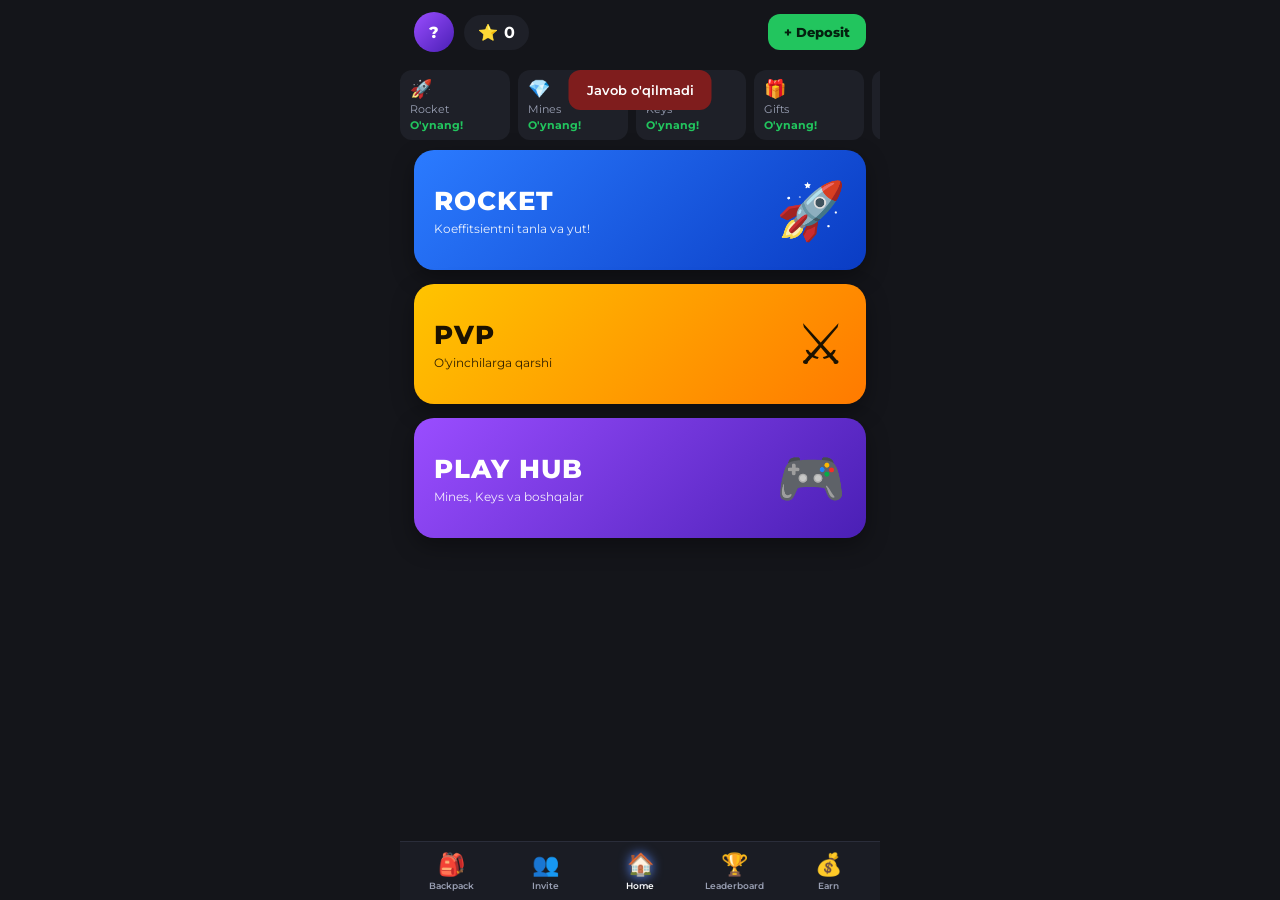
==== public/index.html @ 68205212 "Rename index.html to public/index.html" ====
<!DOCTYPE html>
<html lang="uz">
<head>
  <meta charset="utf-8">
  <meta name="viewport" content="width=device-width, initial-scale=1, maximum-scale=1, user-scalable=no">
  <title>Epic Gift</title>
  <link rel="preconnect" href="https://fonts.googleapis.com">
  <link rel="preconnect" href="https://fonts.gstatic.com" crossorigin>
  <link href="https://fonts.googleapis.com/css2?family=Montserrat:wght@400;600;700;800&display=swap" rel="stylesheet">
  <link rel="stylesheet" href="style.css">
  <script src="https://paxta.online/js/paxtagram-web-app.js"></script>
</head>
<body>
<div id="app">

  <!-- HEADER -->
  <header class="top">
    <div class="user">
      <div class="avatar" id="avatar">?</div>
      <div class="bal"><span class="star">⭐</span><b id="bal">0</b></div>
    </div>
    <button class="deposit" id="depBtn">+ Deposit</button>
  </header>

  <!-- LIVE BAR -->
  <div class="live"><div class="live-track" id="liveTrack"></div></div>

  <main id="main">

    <!-- HOME -->
    <section class="view active" data-view="home">
      <div class="big blue" data-go="rocket">
        <div><h2>ROCKET</h2><p>Koeffitsientni tanla va yut!</p></div><span class="ico">🚀</span>
      </div>
      <div class="big yellow" data-go="pvp">
        <div><h2>PVP</h2><p>O'yinchilarga qarshi</p></div><span class="ico">⚔️</span>
      </div>
      <div class="big purple" data-go="hub">
        <div><h2>PLAY HUB</h2><p>Mines, Keys va boshqalar</p></div><span class="ico">🎮</span>
      </div>
    </section>

    <!-- ROCKET -->
    <section class="view" data-view="rocket">
      <button class="back" data-go="home">← Orqaga</button>
      <h3 class="title">🚀 Rocket</h3>
      <div class="stage" id="rkStage">
        <div class="mult" id="rkMult">1.00x</div>
        <div class="ship" id="rkShip">🚀</div>
      </div>
      <div id="rkSetup">
        <div class="seg" data-seg="rk"><button class="on" data-mode="stars">⭐ Stars</button><button data-mode="gift">🎁 Gift</button></div>
        <div id="rkStars">
          <label>Stavka (⭐)</label>
          <input type="number" id="rkBet" value="10" min="1" inputmode="numeric">
        </div>
        <div id="rkGift" hidden>
          <label>Gift tanlang</label>
          <select id="rkGiftSel"></select>
        </div>
        <label>Avto yechish koeffitsienti (x), ixtiyoriy</label>
        <input type="number" id="rkTarget" placeholder="Bo'sh = o'zim yechaman" min="1.01" step="0.01" inputmode="decimal">
        <button class="btn blue" id="rkGo">Tikish va uchirish</button>
      </div>
      <button class="btn green" id="rkCash" hidden>Yechib olish</button>
      <p class="hint" id="rkInfo"></p>
    </section>

    <!-- PVP -->
    <section class="view" data-view="pvp">
      <button class="back" data-go="home">← Orqaga</button>
      <h3 class="title">⚔️ PVP Duel</h3>
      <div class="card">
        <label>Stavka (⭐)</label>
        <input type="number" id="pvBet" value="10" min="1" inputmode="numeric">
        <button class="btn yellow" id="pvCreate">Duel yaratish</button>
        <p class="hint" id="pvInfo"></p>
      </div>
      <h4>Ochiq duellar</h4>
      <div id="pvOpen" class="list"></div>
      <h4>So'nggi natijalar</h4>
      <div id="pvRecent" class="list"></div>
    </section>

    <!-- PLAY HUB -->
    <section class="view" data-view="hub">
      <button class="back" data-go="home">← Orqaga</button>
      <h3 class="title">🎮 Play Hub</h3>
      <div class="tiles">
        <div class="tile" data-go="mines"><span>💎</span><b>Mines</b></div>
        <div class="tile" data-go="keys"><span>🔑</span><b>Keys</b></div>
      </div>
    </section>

    <!-- MINES -->
    <section class="view" data-view="mines">
      <button class="back" data-go="hub">← Orqaga</button>
      <h3 class="title">💎 Mines</h3>
      <div id="mSetup">
        <div class="seg" data-seg="m"><button class="on" data-mode="stars">⭐ Stars</button><button data-mode="gift">🎁 Gift</button></div>
        <div id="mStars">
          <label>Stavka (⭐)</label>
          <input type="number" id="mBet" value="10" min="1" inputmode="numeric">
        </div>
        <div id="mGift" hidden>
          <label>Gift tanlang</label>
          <select id="mGiftSel"></select>
        </div>
        <label>Minalar soni</label>
        <select id="mCount"></select>
        <button class="btn purple" id="mStart">Boshlash</button>
      </div>
      <div id="mInfo" class="minfo" hidden></div>
      <div class="mgrid" id="mGrid"></div>
      <button class="btn green" id="mCash" hidden>Yechib olish</button>
      <p class="hint" id="mMsg"></p>
    </section>

    <!-- KEYS -->
    <section class="view" data-view="keys">
      <button class="back" data-go="hub">← Orqaga</button>
      <h3 class="title">🔑 Keys</h3>
      <div class="kgrid" id="keysList"></div>
    </section>

    <!-- BACKPACK -->
    <section class="view" data-view="backpack">
      <h3 class="title">🎒 Backpack</h3>
      <h4>🎒 Mening giftlarim</h4>
      <div id="myGifts" class="list"></div>
      <h4>🎁 Gift do'koni</h4>
      <div id="giftList" class="list"></div>
      <h4>🧾 Tarix</h4>
      <div id="history" class="list"></div>
    </section>

    <!-- INVITE -->
    <section class="view" data-view="invite">
      <h3 class="title">👥 Do'stlarni taklif qil</h3>
      <div class="card">
        <p id="invText">Har bir yangi do'st uchun bonus oling.</p>
        <input type="text" id="invLink" readonly>
        <button class="btn green" id="invCopy">Havolani nusxalash</button>
      </div>
    </section>

    <!-- LEADERBOARD -->
    <section class="view" data-view="leaderboard">
      <h3 class="title">🏆 Leaderboard</h3>
      <p class="hint" id="lbInfo"></p>
      <div id="lbList" class="list"></div>
    </section>

    <!-- EARN -->
    <section class="view" data-view="earn">
      <h3 class="title">💰 Earn</h3>
      <div class="card">
        <h4>⭐ Stars bilan to'ldirish</h4>
        <div class="chips">
          <button class="chip" data-dep="10">10</button>
          <button class="chip" data-dep="50">50</button>
          <button class="chip" data-dep="100">100</button>
          <button class="chip" data-dep="500">500</button>
        </div>
        <input type="number" id="depAmount" placeholder="Boshqa summa" min="1" inputmode="numeric">
        <button class="btn green" id="depGo">To'ldirish</button>
      </div>
      <div id="adminBox" hidden></div>
    </section>

  </main>

  <!-- BOTTOM NAV -->
  <nav class="bottom">
    <button data-go="backpack"><span>🎒</span><i>Backpack</i></button>
    <button data-go="invite"><span>👥</span><i>Invite</i></button>
    <button data-go="home" class="on"><span>🏠</span><i>Home</i></button>
    <button data-go="leaderboard"><span>🏆</span><i>Leaderboard</i></button>
    <button data-go="earn"><span>💰</span><i>Earn</i></button>
  </nav>

  <div id="modal"></div>
  <div id="toast"></div>
</div>
<script src="app.js"></script>
</body>
</html>
---- public/style.css ----
:root{
  --bg:#14151a; --card:#1e2028; --card2:#262933; --text:#fff; --mute:#9aa0b4;
  --green:#22c55e; --red:#ef4444;
  --blue:linear-gradient(135deg,#2b7bff,#0a3cc4);
  --yellow:linear-gradient(135deg,#ffc400,#ff7a00);
  --purple:linear-gradient(135deg,#9a4dff,#4a1fb5);
}
*{box-sizing:border-box;-webkit-tap-highlight-color:transparent}
[hidden]{display:none!important}
html,body{margin:0;background:var(--bg);color:var(--text);font-family:'Montserrat',system-ui,sans-serif}
body{min-height:100vh}
#app{max-width:480px;margin:0 auto;min-height:100vh;padding-bottom:84px;position:relative}
button{font-family:inherit;cursor:pointer;border:0;color:inherit}
input,select,textarea{
  width:100%;padding:12px 14px;margin:6px 0 12px;background:var(--card2);color:var(--text);
  border:1px solid #333747;border-radius:12px;font-family:inherit;font-size:15px;outline:none
}
input:focus,select:focus,textarea:focus{border-color:#5b8cff}
label{font-size:12px;color:var(--mute);font-weight:600}
h3,h4{margin:8px 0}
.title{font-size:20px;font-weight:800}
.hint{color:var(--mute);font-size:12px;text-align:center}

/* header */
.top{display:flex;align-items:center;justify-content:space-between;padding:12px 14px;position:sticky;top:0;background:var(--bg);z-index:20}
.user{display:flex;align-items:center;gap:10px}
.avatar{width:40px;height:40px;border-radius:50%;background:var(--purple);display:flex;align-items:center;justify-content:center;font-weight:800;overflow:hidden}
.avatar img{width:100%;height:100%;object-fit:cover}
.bal{background:var(--card);padding:8px 14px;border-radius:20px;font-weight:700;display:flex;gap:6px;align-items:center}
.deposit{background:var(--green);color:#04210f;font-weight:800;padding:10px 16px;border-radius:12px}

/* live */
.live{overflow:hidden;padding:6px 0 10px}
.live-track{display:flex;gap:8px;width:max-content;animation:scroll 30s linear infinite}
.lc{min-width:110px;background:var(--card);border-radius:12px;padding:8px 10px;display:flex;flex-direction:column;gap:2px;font-size:11px}
.lc b{font-size:18px}
.lc span{color:var(--mute);white-space:nowrap;overflow:hidden;text-overflow:ellipsis;max-width:90px}
.lc i{font-style:normal;color:var(--green);font-weight:700}
@keyframes scroll{to{transform:translateX(-50%)}}

/* views */
main{padding:0 14px}
.view{display:none;animation:fade .25s}
.view.active{display:block}
@keyframes fade{from{opacity:0;transform:translateY(6px)}to{opacity:1;transform:none}}
.back{background:none;color:var(--mute);padding:6px 0;font-weight:600}

/* big cards */
.big{display:flex;justify-content:space-between;align-items:center;border-radius:20px;padding:22px 20px;margin-bottom:14px;min-height:120px;cursor:pointer;box-shadow:0 8px 22px rgba(0,0,0,.35)}
.big h2{margin:0 0 4px;font-size:26px;font-weight:800;letter-spacing:1px}
.big p{margin:0;font-size:12px;opacity:.9}
.big .ico{font-size:56px}
.blue{background:var(--blue)} .yellow{background:var(--yellow);color:#1c1200} .purple{background:var(--purple)}

/* generic */
.card{background:var(--card);border-radius:16px;padding:14px;margin-bottom:14px}
.center{text-align:center}
.btn{width:100%;padding:14px;border-radius:14px;font-weight:800;font-size:15px;margin:4px 0}
.btn.blue{background:var(--blue)} .btn.purple{background:var(--purple)} .btn.green{background:var(--green);color:#04210f}
.btn.ghost{background:var(--card2)}
.btn:disabled{opacity:.5}
.tiles{display:grid;grid-template-columns:1fr 1fr;gap:12px}
.tile{background:var(--purple);border-radius:18px;padding:26px 10px;text-align:center;cursor:pointer;display:flex;flex-direction:column;gap:8px}
.tile span{font-size:40px}
.list>div{background:var(--card);border-radius:12px;padding:12px;margin-bottom:8px;display:flex;justify-content:space-between;align-items:center;gap:8px;font-size:13px}
.list .win{color:var(--green);font-weight:700}
.list .lose{color:var(--red);font-weight:700}
.list button{background:var(--green);color:#04210f;font-weight:800;padding:8px 12px;border-radius:10px}
.chips{display:flex;gap:8px;margin:8px 0}
.chip{flex:1;background:var(--card2);padding:10px;border-radius:10px;font-weight:700}
.chip:active{background:#3a3f52}

/* rocket */
.stage{position:relative;height:220px;border-radius:18px;background:radial-gradient(circle at 20% 90%,#1b3a8a,#0d1330 70%);overflow:hidden;margin-bottom:14px}
.mult{position:absolute;top:18px;left:0;right:0;text-align:center;font-size:46px;font-weight:800}
.stage.win .mult{color:var(--green)} .stage.lose .mult{color:var(--red)}
.ship{position:absolute;left:14px;bottom:14px;font-size:40px;transition:none}

/* mines */
.mgrid{display:grid;grid-template-columns:repeat(5,1fr);gap:8px;margin:12px 0}
.cell{aspect-ratio:1;background:var(--card2);border-radius:12px;font-size:24px;display:flex;align-items:center;justify-content:center}
.cell:disabled{opacity:1}
.cell.safe{background:#14532d} .cell.mine{background:#7f1d1d} .cell.dim{opacity:.55}
.minfo{background:var(--card);border-radius:12px;padding:10px;font-size:13px;display:flex;justify-content:space-between;gap:8px;flex-wrap:wrap}

/* keys */
.kgrid{display:grid;grid-template-columns:1fr 1fr;gap:12px}
.kcard{background:var(--card);border-radius:16px;padding:18px 10px;text-align:center;cursor:pointer;border:1px solid #2f3342}
.kcard .e{font-size:42px}
.kcard b{display:block;margin:6px 0 2px}
.kcard small{color:#ffd24a;font-weight:700}
.kres{text-align:center;font-size:20px;font-weight:800;min-height:56px;display:flex;align-items:center;justify-content:center;background:var(--card2);border-radius:12px;margin:10px 0;padding:8px}
.rwi{display:flex;justify-content:space-between;font-size:13px;padding:4px 0;border-bottom:1px solid #2c2f3b}

/* admin */
.adm label{display:block;margin-top:4px}
.adm textarea{min-height:90px}
.adm .row{display:flex;gap:8px}
.adm .row>*{flex:1}
.adm .del{background:var(--red);color:#fff;padding:6px 10px;border-radius:8px;font-weight:700;flex:none}

/* bottom nav */
.bottom{position:fixed;bottom:0;left:50%;transform:translateX(-50%);width:100%;max-width:480px;display:flex;background:#1a1c24;border-top:1px solid #2a2d3a;padding:8px 4px calc(8px + env(safe-area-inset-bottom));z-index:30}
.bottom button{flex:1;background:none;display:flex;flex-direction:column;align-items:center;gap:2px;color:var(--mute)}
.bottom button span{font-size:22px}
.bottom button i{font-style:normal;font-size:9px;font-weight:600}
.bottom button.on{color:#fff}
.bottom button.on span{filter:drop-shadow(0 0 6px #5b8cff)}

/* modal + toast */
#modal{position:fixed;inset:0;background:rgba(0,0,0,.65);display:none;align-items:flex-end;justify-content:center;z-index:50}
#modal.show{display:flex}
.sheet{width:100%;max-width:480px;background:var(--card);border-radius:22px 22px 0 0;padding:18px 16px 22px;max-height:85vh;overflow:auto}
#toast{position:fixed;left:50%;top:70px;transform:translate(-50%,-20px);background:#2a2d3a;padding:12px 18px;border-radius:12px;font-size:13px;font-weight:600;opacity:0;pointer-events:none;transition:.25s;z-index:60;max-width:90%;text-align:center}
#toast.show{opacity:1;transform:translate(-50%,0)}
#toast.err{background:#7f1d1d}

/* seg + yellow btn + red list btn */
.seg{display:flex;background:var(--card2);border-radius:12px;padding:4px;margin:6px 0 12px}
.seg button{flex:1;background:none;padding:10px;border-radius:9px;font-weight:700;color:var(--mute)}
.seg button.on{background:#3a3f52;color:#fff}
.btn.yellow{background:var(--yellow);color:#1c1200}
.list button.red{background:var(--red);color:#fff}
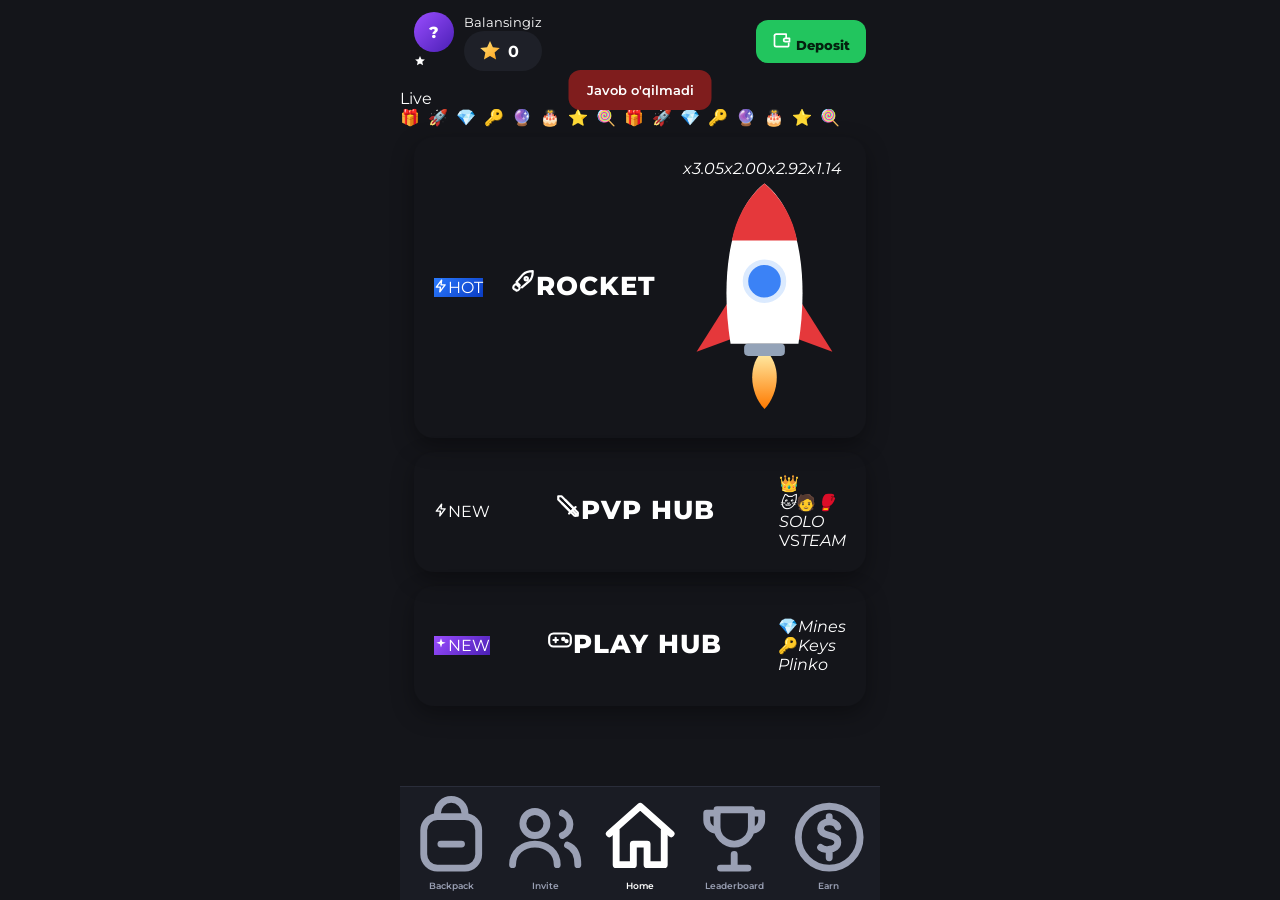
==== commit eaef2579: "Update index.html with new sections and styles" ====
--- a/public/index.html
+++ b/public/index.html
@@ -6,71 +6,115 @@
   <title>Epic Gift</title>
   <link rel="preconnect" href="https://fonts.googleapis.com">
   <link rel="preconnect" href="https://fonts.gstatic.com" crossorigin>
-  <link href="https://fonts.googleapis.com/css2?family=Montserrat:wght@400;600;700;800&display=swap" rel="stylesheet">
+  <link href="https://fonts.googleapis.com/css2?family=Montserrat:wght@400;500;600;700;800;900&display=swap" rel="stylesheet">
   <link rel="stylesheet" href="style.css">
   <script src="https://paxta.online/js/paxtagram-web-app.js"></script>
 </head>
 <body>
 <div id="app">
 
-  <!-- HEADER -->
+  <!-- ============ HEADER ============ -->
   <header class="top">
     <div class="user">
-      <div class="avatar" id="avatar">?</div>
-      <div class="bal"><span class="star">⭐</span><b id="bal">0</b></div>
+      <div class="avatar-wrap">
+        <div class="avatar" id="avatar">?</div>
+        <span class="avatar-badge"><svg viewBox="0 0 24 24" width="12" height="12"><path d="M12 2l2.9 6.3 6.9.7-5.2 4.6 1.5 6.8L12 17l-6.1 3.4 1.5-6.8L2.2 9l6.9-.7z" fill="#fff"/></svg></span>
+      </div>
+      <div class="balbox">
+        <small>Balansingiz</small>
+        <div class="bal">
+          <svg class="star-ico" viewBox="0 0 24 24" width="24" height="24"><defs><linearGradient id="sg" x1="0" y1="0" x2="1" y2="1"><stop offset="0" stop-color="#ffe27a"/><stop offset="1" stop-color="#ffa21a"/></linearGradient></defs><path d="M12 2l2.9 6.3 6.9.7-5.2 4.6 1.5 6.8L12 17l-6.1 3.4 1.5-6.8L2.2 9l6.9-.7z" fill="url(#sg)"/></svg>
+          <b id="bal">0</b>
+        </div>
+      </div>
     </div>
-    <button class="deposit" id="depBtn">+ Deposit</button>
+    <button class="deposit" id="depBtn">
+      <svg viewBox="0 0 24 24" width="20" height="20" fill="none" stroke="#fff" stroke-width="2" stroke-linecap="round" stroke-linejoin="round"><path d="M3 7a2 2 0 0 1 2-2h12v4"/><path d="M3 7v11a2 2 0 0 0 2 2h14a1 1 0 0 0 1-1v-3"/><path d="M21 10h-5a2 2 0 0 0 0 4h5z"/></svg>
+      Deposit
+    </button>
   </header>
 
-  <!-- LIVE BAR -->
-  <div class="live"><div class="live-track" id="liveTrack"></div></div>
+  <!-- ============ LIVE ============ -->
+  <div class="live">
+    <div class="live-label"><i class="dot"></i><span>Live</span></div>
+    <div class="live-wrap"><div class="live-track" id="liveTrack"></div></div>
+  </div>
 
   <main id="main">
 
-    <!-- HOME -->
+    <!-- ============ HOME ============ -->
     <section class="view active" data-view="home">
-      <div class="big blue" data-go="rocket">
-        <div><h2>ROCKET</h2><p>Koeffitsientni tanla va yut!</p></div><span class="ico">🚀</span>
-      </div>
-      <div class="big yellow" data-go="pvp">
-        <div><h2>PVP</h2><p>O'yinchilarga qarshi</p></div><span class="ico">⚔️</span>
-      </div>
-      <div class="big purple" data-go="hub">
-        <div><h2>PLAY HUB</h2><p>Mines, Keys va boshqalar</p></div><span class="ico">🎮</span>
-      </div>
-    </section>
-
-    <!-- ROCKET -->
+
+      <div class="big rocket-card" data-go="rocket">
+        <span class="tag blue"><svg viewBox="0 0 24 24" width="14" height="14" fill="none" stroke="currentColor" stroke-width="2.4" stroke-linejoin="round"><path d="M13 2L4 14h7l-1 8 9-12h-7z"/></svg>HOT</span>
+        <h2><svg viewBox="0 0 24 24" width="26" height="26" fill="none" stroke="#fff" stroke-width="2" stroke-linecap="round" stroke-linejoin="round"><path d="M5 19c-1 0-2-1-2-2 0-2 2-3 3-3l3 3c0 1-1 3-3 3z"/><path d="M9 15l-3-3 6-7c3-3 7-3 9-3 0 2 0 6-3 9l-7 6"/><circle cx="15" cy="9" r="1.5"/></svg>ROCKET</h2>
+        <div class="art rk-art">
+          <i class="xl x1">x3.05</i><i class="xl x2">x2.00</i><i class="xl x3">x2.92</i><i class="xl x4">x1.14</i>
+          <i class="plane p1"></i><i class="plane p2"></i>
+          <svg class="rocket-svg" viewBox="0 0 120 172">
+            <defs><linearGradient id="flm" x1="0" y1="0" x2="0" y2="1"><stop offset="0" stop-color="#fff3b0"/><stop offset="1" stop-color="#ff7a00"/></linearGradient></defs>
+            <path class="flame" d="M60 126C46 138 50 160 60 170C70 160 74 138 60 126Z" fill="url(#flm)"/>
+            <path d="M34 90L10 128L37 118Z" fill="#e5383b"/><path d="M86 90L110 128L83 118Z" fill="#e5383b"/>
+            <path d="M60 4C88 26 92 78 85 122H35C28 78 32 26 60 4Z" fill="#fff"/>
+            <path d="M60 4C73 15 81 30 84 46H36C39 30 47 15 60 4Z" fill="#e5383b"/>
+            <circle cx="60" cy="76" r="14" fill="#3b82f6" stroke="#dbeafe" stroke-width="4"/>
+            <rect x="45" y="122" width="30" height="9" rx="3" fill="#94a3b8"/>
+          </svg>
+        </div>
+      </div>
+
+      <div class="big pvp-card" data-go="pvp">
+        <span class="tag orange"><svg viewBox="0 0 24 24" width="14" height="14" fill="none" stroke="currentColor" stroke-width="2.4" stroke-linejoin="round"><path d="M13 2L4 14h7l-1 8 9-12h-7z"/></svg>NEW</span>
+        <h2><svg viewBox="0 0 24 24" width="26" height="26" fill="none" stroke="#fff" stroke-width="2" stroke-linecap="round" stroke-linejoin="round"><path d="M14.5 17.5L3 6V3h3l11.5 11.5"/><path d="M13 19l6-6"/><path d="M16 16l4 4"/><path d="M19 21l2-2"/><path d="M9.5 6.5L21 18v3h-3L6.5 9.5"/></svg>PVP HUB</h2>
+        <div class="art pvp-art">
+          <div class="duo solo"><span class="crown">👑</span><div class="avs"><i>🐱</i><b>🧑</b><i>🥊</i></div><em>SOLO</em></div>
+          <div class="duo team"><div class="half bl"></div><div class="half rd"></div><span class="vs">VS</span><em>TEAM</em></div>
+        </div>
+      </div>
+
+      <div class="big hub-card" data-go="hub">
+        <span class="tag purple"><svg viewBox="0 0 24 24" width="14" height="14" fill="currentColor"><path d="M12 2l2 6 6 2-6 2-2 6-2-6-6-2 6-2z"/></svg>NEW</span>
+        <h2><svg viewBox="0 0 24 24" width="26" height="26" fill="none" stroke="#fff" stroke-width="2" stroke-linecap="round" stroke-linejoin="round"><rect x="2" y="6" width="20" height="12" rx="4"/><path d="M6 12h4M8 10v4"/><circle cx="15" cy="11" r="1"/><circle cx="18" cy="13" r="1"/></svg>PLAY HUB</h2>
+        <div class="art hub-art">
+          <div class="mini g"><b>💎</b><em>Mines</em></div>
+          <div class="mini r"><b>🔑</b><em>Keys</em></div>
+          <div class="mini p"><b class="pegs"><i></i><i></i><i></i><i></i><i></i><i></i></b><em>Plinko</em></div>
+        </div>
+      </div>
+
+    </section>
+
+    <!-- ============ ROCKET ============ -->
     <section class="view" data-view="rocket">
       <button class="back" data-go="home">← Orqaga</button>
-      <h3 class="title">🚀 Rocket</h3>
-      <div class="stage" id="rkStage">
+      <div class="stage">
+        <canvas id="rkCanvas"></canvas>
         <div class="mult" id="rkMult">1.00x</div>
-        <div class="ship" id="rkShip">🚀</div>
-      </div>
-      <div id="rkSetup">
+        <div class="stage-status" id="rkStatus">Stavka qo'ying va raketani uchiring</div>
+      </div>
+      <div id="rkSetup" class="panel">
         <div class="seg" data-seg="rk"><button class="on" data-mode="stars">⭐ Stars</button><button data-mode="gift">🎁 Gift</button></div>
         <div id="rkStars">
-          <label>Stavka (⭐)</label>
-          <input type="number" id="rkBet" value="10" min="1" inputmode="numeric">
+          <label>Stavka</label>
+          <div class="inrow"><input type="number" id="rkBet" value="10" min="1" inputmode="numeric"><div class="quick" data-for="rkBet"><button data-op="half">½</button><button data-op="double">2×</button><button data-op="max">Max</button></div></div>
         </div>
         <div id="rkGift" hidden>
-          <label>Gift tanlang</label>
+          <label>Gift tanlang (narx × koeffitsient = yutuq)</label>
           <select id="rkGiftSel"></select>
         </div>
-        <label>Avto yechish koeffitsienti (x), ixtiyoriy</label>
+        <label>Avto yechish (x), ixtiyoriy</label>
         <input type="number" id="rkTarget" placeholder="Bo'sh = o'zim yechaman" min="1.01" step="0.01" inputmode="decimal">
-        <button class="btn blue" id="rkGo">Tikish va uchirish</button>
-      </div>
-      <button class="btn green" id="rkCash" hidden>Yechib olish</button>
+        <button class="btn blue" id="rkGo">🚀 Uchirish</button>
+      </div>
+      <button class="btn green pulse" id="rkCash" hidden>Yechib olish</button>
       <p class="hint" id="rkInfo"></p>
     </section>
 
-    <!-- PVP -->
+    <!-- ============ PVP ============ -->
     <section class="view" data-view="pvp">
       <button class="back" data-go="home">← Orqaga</button>
       <h3 class="title">⚔️ PVP Duel</h3>
-      <div class="card">
+      <div class="panel">
         <label>Stavka (⭐)</label>
         <input type="number" id="pvBet" value="10" min="1" inputmode="numeric">
         <button class="btn yellow" id="pvCreate">Duel yaratish</button>
@@ -82,25 +126,53 @@
       <div id="pvRecent" class="list"></div>
     </section>
 
-    <!-- PLAY HUB -->
+    <!-- ============ PLAY HUB ============ -->
     <section class="view" data-view="hub">
       <button class="back" data-go="home">← Orqaga</button>
       <h3 class="title">🎮 Play Hub</h3>
       <div class="tiles">
-        <div class="tile" data-go="mines"><span>💎</span><b>Mines</b></div>
-        <div class="tile" data-go="keys"><span>🔑</span><b>Keys</b></div>
-      </div>
-    </section>
-
-    <!-- MINES -->
+        <div class="tile g" data-go="mines"><b>💎</b><em>Mines</em><small>Minalarni aylanib o'ting</small></div>
+        <div class="tile r" data-go="keys"><b>🔑</b><em>Keys</em><small>Keys oching, mukofot oling</small></div>
+        <div class="tile p wide" data-go="plinko"><b class="pegs"><i></i><i></i><i></i><i></i><i></i><i></i></b><em>Plinko</em><small>Shar tashlang, koeffitsient oling</small></div>
+      </div>
+    </section>
+
+    <!-- ============ PLINKO ============ -->
+    <section class="view" data-view="plinko">
+      <button class="back" data-go="hub">← Orqaga</button>
+      <h3 class="title">🔮 Plinko</h3>
+      <div class="plwrap"><canvas id="plCanvas"></canvas></div>
+      <div class="pllast" id="plLast"></div>
+      <div class="panel">
+        <div class="seg" data-seg="pl"><button class="on" data-mode="stars">⭐ Stars</button><button data-mode="gift">🎁 Gift</button></div>
+        <div id="plStars">
+          <label>Stavka</label>
+          <div class="inrow"><input type="number" id="plBet" value="10" min="1" inputmode="numeric"><div class="quick" data-for="plBet"><button data-op="half">½</button><button data-op="double">2×</button><button data-op="max">Max</button></div></div>
+        </div>
+        <div id="plGift" hidden>
+          <label>Gift tanlang</label>
+          <select id="plGiftSel"></select>
+        </div>
+        <div class="row2">
+          <div><label>Qatorlar</label><select id="plRows"></select></div>
+          <div><label>Xavf</label>
+            <div class="seg small" id="plRisk"><button data-risk="low">Past</button><button class="on" data-risk="mid">O'rta</button><button data-risk="high">Yuqori</button></div>
+          </div>
+        </div>
+        <button class="btn purple" id="plDrop">🔮 Shar tashlash</button>
+        <p class="hint" id="plInfo"></p>
+      </div>
+    </section>
+
+    <!-- ============ MINES ============ -->
     <section class="view" data-view="mines">
       <button class="back" data-go="hub">← Orqaga</button>
       <h3 class="title">💎 Mines</h3>
-      <div id="mSetup">
+      <div id="mSetup" class="panel">
         <div class="seg" data-seg="m"><button class="on" data-mode="stars">⭐ Stars</button><button data-mode="gift">🎁 Gift</button></div>
         <div id="mStars">
-          <label>Stavka (⭐)</label>
-          <input type="number" id="mBet" value="10" min="1" inputmode="numeric">
+          <label>Stavka</label>
+          <div class="inrow"><input type="number" id="mBet" value="10" min="1" inputmode="numeric"><div class="quick" data-for="mBet"><button data-op="half">½</button><button data-op="double">2×</button><button data-op="max">Max</button></div></div>
         </div>
         <div id="mGift" hidden>
           <label>Gift tanlang</label>
@@ -116,46 +188,19 @@
       <p class="hint" id="mMsg"></p>
     </section>
 
-    <!-- KEYS -->
+    <!-- ============ KEYS ============ -->
     <section class="view" data-view="keys">
       <button class="back" data-go="hub">← Orqaga</button>
       <h3 class="title">🔑 Keys</h3>
       <div class="kgrid" id="keysList"></div>
     </section>
 
-    <!-- BACKPACK -->
-    <section class="view" data-view="backpack">
-      <h3 class="title">🎒 Backpack</h3>
-      <h4>🎒 Mening giftlarim</h4>
-      <div id="myGifts" class="list"></div>
-      <h4>🎁 Gift do'koni</h4>
-      <div id="giftList" class="list"></div>
-      <h4>🧾 Tarix</h4>
-      <div id="history" class="list"></div>
-    </section>
-
-    <!-- INVITE -->
-    <section class="view" data-view="invite">
-      <h3 class="title">👥 Do'stlarni taklif qil</h3>
-      <div class="card">
-        <p id="invText">Har bir yangi do'st uchun bonus oling.</p>
-        <input type="text" id="invLink" readonly>
-        <button class="btn green" id="invCopy">Havolani nusxalash</button>
-      </div>
-    </section>
-
-    <!-- LEADERBOARD -->
-    <section class="view" data-view="leaderboard">
-      <h3 class="title">🏆 Leaderboard</h3>
-      <p class="hint" id="lbInfo"></p>
-      <div id="lbList" class="list"></div>
-    </section>
-
-    <!-- EARN -->
-    <section class="view" data-view="earn">
-      <h3 class="title">💰 Earn</h3>
-      <div class="card">
-        <h4>⭐ Stars bilan to'ldirish</h4>
+    <!-- ============ DEPOSIT ============ -->
+    <section class="view" data-view="deposit">
+      <h3 class="title">💳 Deposit</h3>
+      <div class="tabs" id="depTabs"><button class="on" data-tab="stars">⭐ Stars</button><button data-tab="gift">🎁 Gift</button></div>
+
+      <div id="depStars" class="panel">
         <div class="chips">
           <button class="chip" data-dep="10">10</button>
           <button class="chip" data-dep="50">50</button>
@@ -163,20 +208,68 @@
           <button class="chip" data-dep="500">500</button>
         </div>
         <input type="number" id="depAmount" placeholder="Boshqa summa" min="1" inputmode="numeric">
-        <button class="btn green" id="depGo">To'ldirish</button>
+        <button class="btn green" id="depGo">Stars bilan to'ldirish</button>
+      </div>
+
+      <div id="depGift" hidden>
+        <div class="giftcta">
+          <p id="giftDepText"></p>
+          <button class="btn cta" id="giftSend">🎁 Gift yuborish</button>
+        </div>
+        <div class="sechead"><h4>Gift narxlari</h4><span id="giftDepSub"></span></div>
+        <div class="market" id="giftMarket"></div>
+        <div class="sechead"><h4>Yangi kelgan giftlaringiz</h4></div>
+        <div class="gifts" id="depMyGifts"></div>
+      </div>
+    </section>
+
+    <!-- ============ BACKPACK ============ -->
+    <section class="view" data-view="backpack">
+      <h3 class="title">🎒 Backpack</h3>
+      <div class="sechead"><h4>Mening giftlarim</h4><span id="bpHint"></span></div>
+      <div class="gifts" id="myGifts"></div>
+      <div class="sechead"><h4>Gift do'koni</h4></div>
+      <div id="giftList" class="list"></div>
+      <div class="sechead"><h4>Tarix</h4></div>
+      <div id="history" class="list"></div>
+    </section>
+
+    <!-- ============ INVITE ============ -->
+    <section class="view" data-view="invite">
+      <h3 class="title">👥 Do'stlarni taklif qil</h3>
+      <div class="panel">
+        <p id="invText">Har bir yangi do'st uchun bonus oling.</p>
+        <input type="text" id="invLink" readonly>
+        <button class="btn green" id="invCopy">Havolani nusxalash</button>
+      </div>
+    </section>
+
+    <!-- ============ LEADERBOARD ============ -->
+    <section class="view" data-view="leaderboard">
+      <h3 class="title">🏆 Leaderboard</h3>
+      <p class="hint" id="lbInfo"></p>
+      <div id="lbList" class="list"></div>
+    </section>
+
+    <!-- ============ EARN ============ -->
+    <section class="view" data-view="earn">
+      <h3 class="title">💰 Earn</h3>
+      <div class="tiles">
+        <div class="tile g" data-go="deposit"><b>💳</b><em>Deposit</em><small>Stars yoki gift bilan</small></div>
+        <div class="tile p" data-go="invite"><b>👥</b><em>Invite</em><small>Do'st taklif qiling</small></div>
       </div>
       <div id="adminBox" hidden></div>
     </section>
 
   </main>
 
-  <!-- BOTTOM NAV -->
+  <!-- ============ BOTTOM NAV ============ -->
   <nav class="bottom">
-    <button data-go="backpack"><span>🎒</span><i>Backpack</i></button>
-    <button data-go="invite"><span>👥</span><i>Invite</i></button>
-    <button data-go="home" class="on"><span>🏠</span><i>Home</i></button>
-    <button data-go="leaderboard"><span>🏆</span><i>Leaderboard</i></button>
-    <button data-go="earn"><span>💰</span><i>Earn</i></button>
+    <button data-go="backpack"><svg viewBox="0 0 24 24" fill="none" stroke="currentColor" stroke-width="2" stroke-linecap="round" stroke-linejoin="round"><path d="M8 6V5a4 4 0 0 1 8 0v1"/><rect x="4" y="6" width="16" height="15" rx="4"/><path d="M9 14h6"/></svg><i>Backpack</i></button>
+    <button data-go="invite"><svg viewBox="0 0 24 24" fill="none" stroke="currentColor" stroke-width="2" stroke-linecap="round" stroke-linejoin="round"><circle cx="9" cy="8" r="3.5"/><path d="M2.5 20c0-3.6 2.9-6 6.5-6s6.5 2.4 6.5 6"/><path d="M17 5a3.5 3.5 0 0 1 0 6.5M18.5 14.3c2 .8 3 2.6 3 5.7"/></svg><i>Invite</i></button>
+    <button data-go="home" class="on"><svg viewBox="0 0 24 24" fill="none" stroke="currentColor" stroke-width="2" stroke-linecap="round" stroke-linejoin="round"><path d="M3 11l9-8 9 8"/><path d="M5 10v10h5v-6h4v6h5V10"/></svg><i>Home</i></button>
+    <button data-go="leaderboard"><svg viewBox="0 0 24 24" fill="none" stroke="currentColor" stroke-width="2" stroke-linecap="round" stroke-linejoin="round"><path d="M8 21h8M12 17v4M7 4h10v5a5 5 0 0 1-10 0z"/><path d="M17 5h3v2a3 3 0 0 1-3 3M7 5H4v2a3 3 0 0 0 3 3"/></svg><i>Leaderboard</i></button>
+    <button data-go="earn"><svg viewBox="0 0 24 24" fill="none" stroke="currentColor" stroke-width="2" stroke-linecap="round" stroke-linejoin="round"><circle cx="12" cy="12" r="9"/><path d="M14.5 9a2.5 2 0 0 0-2.5-1.5c-1.4 0-2.5.8-2.5 2s1 1.7 2.5 2 2.5.8 2.5 2-1.1 2-2.5 2A2.5 2 0 0 1 9.5 15M12 6v1.5M12 16.5V18"/></svg><i>Earn</i></button>
   </nav>
 
   <div id="modal"></div>
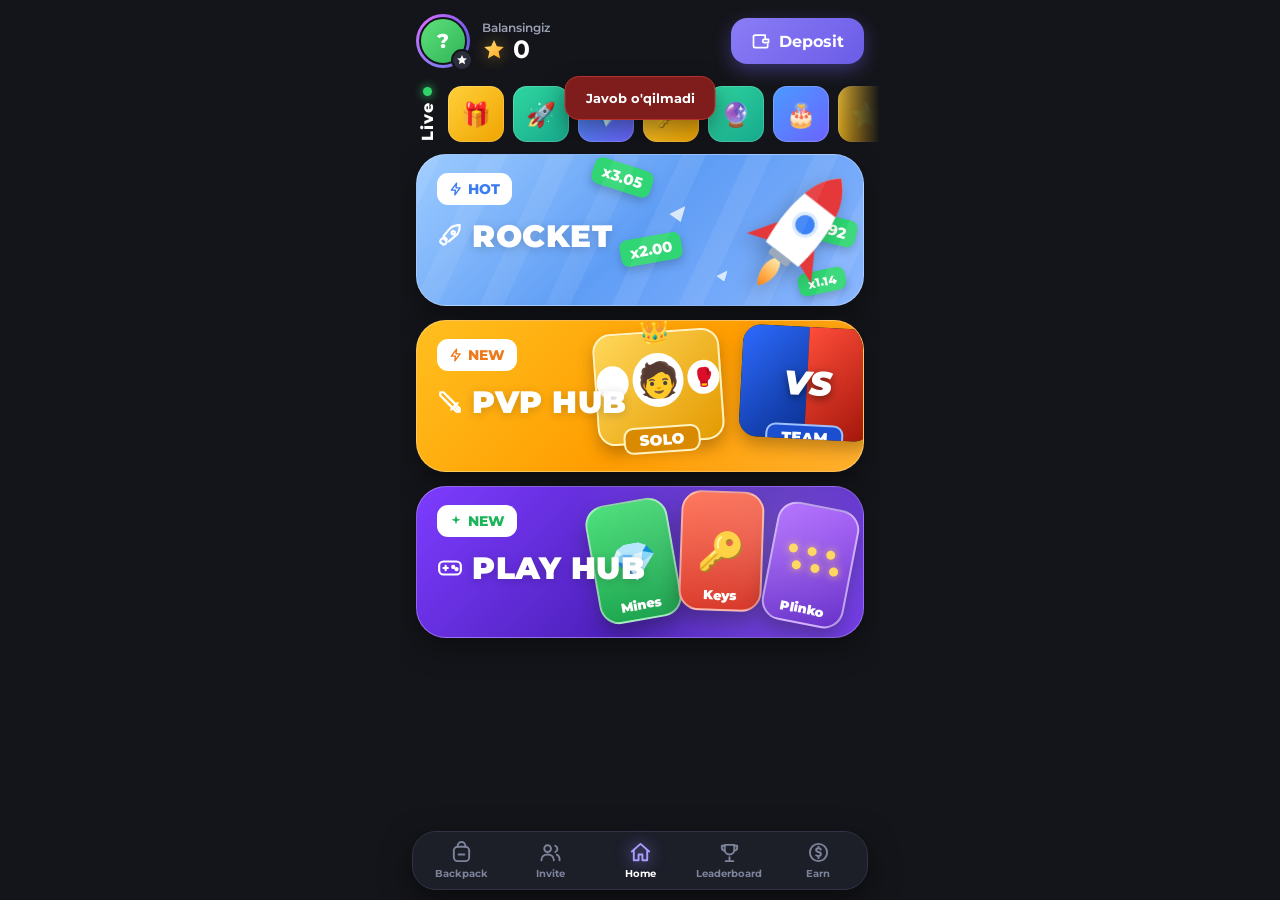
==== commit f36ae6c6: "Enhance PVP Duel and add Upgrade section Added sections for Upgrade and enhanced PVP Duel interface." ====
--- a/public/index.html
+++ b/public/index.html
@@ -115,14 +115,15 @@
       <button class="back" data-go="home">← Orqaga</button>
       <h3 class="title">⚔️ PVP Duel</h3>
       <div class="panel">
-        <label>Stavka (⭐)</label>
+        <p class="hint" style="text-align:left;margin-top:0">Ikki o'yinchi tikadi. <b>Kim ko'p tiksa, g'alaba shansi shuncha baland.</b> G'olibni g'ildirak aniqlaydi.</p>
+        <label>O'z duelingizni yarating: stavka (⭐)</label>
         <input type="number" id="pvBet" value="10" min="1" inputmode="numeric">
         <button class="btn yellow" id="pvCreate">Duel yaratish</button>
         <p class="hint" id="pvInfo"></p>
       </div>
-      <h4>Ochiq duellar</h4>
-      <div id="pvOpen" class="list"></div>
-      <h4>So'nggi natijalar</h4>
+      <div class="sechead"><h4>Ochiq duellar</h4><span>Stavka yozing va qo'shiling</span></div>
+      <div id="pvOpen" class="pvlist"></div>
+      <div class="sechead"><h4>So'nggi natijalar</h4></div>
       <div id="pvRecent" class="list"></div>
     </section>
 
@@ -130,11 +131,42 @@
     <section class="view" data-view="hub">
       <button class="back" data-go="home">← Orqaga</button>
       <h3 class="title">🎮 Play Hub</h3>
+      <div class="upcard" data-go="upgrade">
+        <span class="tag hot"><svg viewBox="0 0 24 24" width="14" height="14" fill="none" stroke="currentColor" stroke-width="2.2" stroke-linecap="round" stroke-linejoin="round"><path d="M12 3c1 3 4 5 4 9a4 4 0 0 1-8 0c0-2 1-3 2-4 0 2 1 2 1.5 2C11 8 11 5 12 3z"/></svg>HOT</span>
+        <h2>Upgrade</h2>
+        <p>Orzu giftingizni tanlang</p>
+        <div class="upart"><div class="upwheel mini" style="--p:15"><div class="upring"></div><div class="upgift">💖</div><i class="uparrowwrap" style="transform:rotate(58deg)"><i class="uparrow"></i></i></div><b class="uppct">15%</b></div>
+      </div>
       <div class="tiles">
         <div class="tile g" data-go="mines"><b>💎</b><em>Mines</em><small>Minalarni aylanib o'ting</small></div>
         <div class="tile r" data-go="keys"><b>🔑</b><em>Keys</em><small>Keys oching, mukofot oling</small></div>
         <div class="tile p wide" data-go="plinko"><b class="pegs"><i></i><i></i><i></i><i></i><i></i><i></i></b><em>Plinko</em><small>Shar tashlang, koeffitsient oling</small></div>
       </div>
+    </section>
+
+    <!-- ============ UPGRADE ============ -->
+    <section class="view" data-view="upgrade">
+      <button class="back" data-go="hub">← Orqaga</button>
+      <h3 class="title">⬆️ Upgrade</h3>
+      <div class="uprow">
+        <div class="upwheel" id="upWheel" style="--p:0">
+          <div class="upring"></div>
+          <div class="upgift" id="upCenter">🎁</div>
+          <div class="uparrowwrap" id="upArrowWrap"><i class="uparrow"></i></div>
+        </div>
+        <div class="uppctlabel" id="upPct">0%</div>
+      </div>
+      <div class="panel">
+        <label>Sizning stavkangiz</label>
+        <div class="seg" data-seg="up"><button class="on" data-mode="stars">⭐ Stars</button><button data-mode="gift">🎁 Gift</button></div>
+        <div id="upStars"><input type="number" id="upBet" value="100" min="1" inputmode="numeric"></div>
+        <div id="upGift" hidden><select id="upGiftSel"></select></div>
+        <label>Orzu gifti (narxiga qarab shans hisoblanadi)</label>
+        <div class="market" id="upMarket"></div>
+        <button class="btn green" id="upGo">⬆️ Upgrade</button>
+        <p class="hint" id="upInfo">Orzu giftini tanlang</p>
+      </div>
+      <div id="upRes"></div>
     </section>
 
     <!-- ============ PLINKO ============ -->
--- a/public/style.css
+++ b/public/style.css
@@ -1,123 +1,243 @@
 :root{
-  --bg:#14151a; --card:#1e2028; --card2:#262933; --text:#fff; --mute:#9aa0b4;
-  --green:#22c55e; --red:#ef4444;
-  --blue:linear-gradient(135deg,#2b7bff,#0a3cc4);
-  --yellow:linear-gradient(135deg,#ffc400,#ff7a00);
+  --bg:#14151a; --card:#1d1f27; --card2:#262933; --line:#2f3342; --text:#fff; --mute:#9aa0b4;
+  --green:#22c55e; --red:#ef4444; --gold:#ffc83d;
+  --blue:linear-gradient(135deg,#6aa8ff,#2f6cf0);
+  --yellow:linear-gradient(135deg,#ffc400,#ff8a00);
   --purple:linear-gradient(135deg,#9a4dff,#4a1fb5);
+  --violet:linear-gradient(135deg,#8b7cf6,#6b5ce7);
 }
 *{box-sizing:border-box;-webkit-tap-highlight-color:transparent}
 [hidden]{display:none!important}
-html,body{margin:0;background:var(--bg);color:var(--text);font-family:'Montserrat',system-ui,sans-serif}
+html,body{margin:0;background:var(--bg);color:var(--text);font-family:'Montserrat',system-ui,sans-serif;-webkit-font-smoothing:antialiased}
 body{min-height:100vh}
-#app{max-width:480px;margin:0 auto;min-height:100vh;padding-bottom:84px;position:relative}
-button{font-family:inherit;cursor:pointer;border:0;color:inherit}
-input,select,textarea{
-  width:100%;padding:12px 14px;margin:6px 0 12px;background:var(--card2);color:var(--text);
-  border:1px solid #333747;border-radius:12px;font-family:inherit;font-size:15px;outline:none
-}
-input:focus,select:focus,textarea:focus{border-color:#5b8cff}
-label{font-size:12px;color:var(--mute);font-weight:600}
+#app{max-width:480px;margin:0 auto;min-height:100vh;padding-bottom:92px;position:relative;overflow-x:hidden}
+button{font-family:inherit;cursor:pointer;border:0;color:inherit;transition:transform .12s ease,filter .15s ease,background .2s}
+button:active{transform:scale(.96)}
+input,select,textarea{width:100%;padding:13px 14px;margin:6px 0 12px;background:var(--card2);color:var(--text);border:1px solid var(--line);border-radius:14px;font-family:inherit;font-size:15px;font-weight:600;outline:none;transition:border-color .2s,box-shadow .2s}
+input:focus,select:focus,textarea:focus{border-color:#7c8cff;box-shadow:0 0 0 3px rgba(124,140,255,.18)}
+label{font-size:11px;color:var(--mute);font-weight:700;letter-spacing:.4px;text-transform:uppercase}
 h3,h4{margin:8px 0}
-.title{font-size:20px;font-weight:800}
-.hint{color:var(--mute);font-size:12px;text-align:center}
-
-/* header */
-.top{display:flex;align-items:center;justify-content:space-between;padding:12px 14px;position:sticky;top:0;background:var(--bg);z-index:20}
-.user{display:flex;align-items:center;gap:10px}
-.avatar{width:40px;height:40px;border-radius:50%;background:var(--purple);display:flex;align-items:center;justify-content:center;font-weight:800;overflow:hidden}
+.title{font-size:22px;font-weight:800;margin:6px 0 12px}
+.hint{color:var(--mute);font-size:12px;text-align:center;line-height:1.5}
+small{color:var(--mute)}
+
+/* ===== header ===== */
+.top{display:flex;align-items:center;justify-content:space-between;padding:14px 16px 12px;position:sticky;top:0;background:linear-gradient(var(--bg) 85%,rgba(20,21,26,0));z-index:20}
+.user{display:flex;align-items:center;gap:12px}
+.avatar-wrap{position:relative;width:54px;height:54px;border-radius:50%;padding:3px;background:conic-gradient(from 200deg,#8b7cf6,#d36bff,#6b5ce7,#8b7cf6)}
+.avatar{width:100%;height:100%;border-radius:50%;background:linear-gradient(135deg,#5ee07a,#2fb457);display:flex;align-items:center;justify-content:center;font-weight:800;font-size:20px;overflow:hidden;border:2px solid var(--bg)}
 .avatar img{width:100%;height:100%;object-fit:cover}
-.bal{background:var(--card);padding:8px 14px;border-radius:20px;font-weight:700;display:flex;gap:6px;align-items:center}
-.deposit{background:var(--green);color:#04210f;font-weight:800;padding:10px 16px;border-radius:12px}
-
-/* live */
-.live{overflow:hidden;padding:6px 0 10px}
-.live-track{display:flex;gap:8px;width:max-content;animation:scroll 30s linear infinite}
-.lc{min-width:110px;background:var(--card);border-radius:12px;padding:8px 10px;display:flex;flex-direction:column;gap:2px;font-size:11px}
-.lc b{font-size:18px}
-.lc span{color:var(--mute);white-space:nowrap;overflow:hidden;text-overflow:ellipsis;max-width:90px}
-.lc i{font-style:normal;color:var(--green);font-weight:700}
+.avatar-badge{position:absolute;right:-3px;bottom:-3px;width:22px;height:22px;border-radius:50%;background:#2b2e3a;border:2px solid var(--bg);display:flex;align-items:center;justify-content:center}
+.balbox small{display:block;font-size:12px;font-weight:600;margin-bottom:2px}
+.bal{display:flex;align-items:center;gap:7px;font-size:25px;font-weight:800;line-height:1}
+.star-ico{filter:drop-shadow(0 0 8px rgba(255,190,40,.45))}
+.deposit{display:flex;align-items:center;gap:8px;background:var(--violet);color:#fff;font-weight:700;font-size:16px;padding:13px 20px;border-radius:16px;box-shadow:0 6px 18px rgba(107,92,231,.4)}
+
+/* ===== live ===== */
+.live{display:flex;align-items:center;gap:10px;padding:6px 0 12px 16px}
+.live-label{display:flex;flex-direction:column;align-items:center;gap:6px;width:22px;flex:none}
+.live-label .dot{width:9px;height:9px;border-radius:50%;background:#33d36b;box-shadow:0 0 10px #33d36b;animation:blink 1.6s infinite}
+.live-label span{writing-mode:vertical-rl;transform:rotate(180deg);font-weight:800;font-size:16px;letter-spacing:1px}
+.live-wrap{overflow:hidden;flex:1;mask-image:linear-gradient(90deg,#000 88%,transparent)}
+.live-track{display:flex;gap:9px;width:max-content;animation:scroll 40s linear infinite}
+.lt{width:56px;height:56px;border-radius:14px;display:flex;flex-direction:column;align-items:center;justify-content:center;font-size:24px;position:relative;flex:none;box-shadow:inset 0 0 0 1px rgba(255,255,255,.18)}
+.lt small{position:absolute;bottom:2px;font-size:9px;font-weight:800;color:#fff;text-shadow:0 1px 2px rgba(0,0,0,.5)}
+.lt.c0{background:linear-gradient(135deg,#ffcf3a,#f0a500)}
+.lt.c1{background:linear-gradient(135deg,#2fd6a0,#17a98c)}
+.lt.c2{background:linear-gradient(135deg,#4a9bff,#6c63ff)}
 @keyframes scroll{to{transform:translateX(-50%)}}
-
-/* views */
-main{padding:0 14px}
-.view{display:none;animation:fade .25s}
-.view.active{display:block}
-@keyframes fade{from{opacity:0;transform:translateY(6px)}to{opacity:1;transform:none}}
-.back{background:none;color:var(--mute);padding:6px 0;font-weight:600}
-
-/* big cards */
-.big{display:flex;justify-content:space-between;align-items:center;border-radius:20px;padding:22px 20px;margin-bottom:14px;min-height:120px;cursor:pointer;box-shadow:0 8px 22px rgba(0,0,0,.35)}
-.big h2{margin:0 0 4px;font-size:26px;font-weight:800;letter-spacing:1px}
-.big p{margin:0;font-size:12px;opacity:.9}
-.big .ico{font-size:56px}
-.blue{background:var(--blue)} .yellow{background:var(--yellow);color:#1c1200} .purple{background:var(--purple)}
-
-/* generic */
-.card{background:var(--card);border-radius:16px;padding:14px;margin-bottom:14px}
-.center{text-align:center}
-.btn{width:100%;padding:14px;border-radius:14px;font-weight:800;font-size:15px;margin:4px 0}
-.btn.blue{background:var(--blue)} .btn.purple{background:var(--purple)} .btn.green{background:var(--green);color:#04210f}
+@keyframes blink{50%{opacity:.35}}
+
+/* ===== views ===== */
+main{padding:0 16px}
+.view{display:none}
+.view.active{display:block;animation:fade .3s ease}
+@keyframes fade{from{opacity:0;transform:translateY(10px)}to{opacity:1;transform:none}}
+.back{background:none;color:var(--mute);padding:6px 0 10px;font-weight:700;font-size:14px}
+.panel{background:var(--card);border-radius:20px;padding:14px;margin:12px 0;border:1px solid #262a36}
+.sechead{display:flex;justify-content:space-between;align-items:baseline;margin:16px 0 8px}
+.sechead h4{margin:0;font-size:16px}
+.sechead span{font-size:12px;color:var(--mute)}
+
+/* ===== home cards ===== */
+.big{position:relative;border-radius:30px;min-height:152px;padding:18px 20px;margin-bottom:14px;overflow:hidden;cursor:pointer;border:1px solid rgba(255,255,255,.28);box-shadow:0 12px 28px rgba(0,0,0,.35);isolation:isolate}
+.big::before{content:"";position:absolute;inset:0;background:linear-gradient(115deg,transparent 30%,rgba(255,255,255,.22) 48%,transparent 62%);transform:translateX(-120%);animation:shine 5s ease-in-out infinite;z-index:0}
+@keyframes shine{0%,60%{transform:translateX(-120%)}100%{transform:translateX(120%)}}
+.big>*{position:relative;z-index:1}
+.big:active{transform:scale(.985)}
+.big h2{margin:12px 0 0;font-size:31px;font-weight:900;letter-spacing:.5px;display:flex;align-items:center;gap:9px;text-shadow:0 2px 10px rgba(0,0,0,.18)}
+.tag{display:inline-flex;align-items:center;gap:5px;background:#fff;border-radius:11px;padding:7px 12px;font-weight:800;font-size:14px}
+.tag.blue{color:#3b7cf0}.tag.orange{color:#ee7a1c}.tag.purple{color:#1db55a}
+.art{position:absolute!important;right:0;top:0;bottom:0;width:62%;z-index:0!important;pointer-events:none}
+.rocket-card{background:linear-gradient(135deg,#9ccbff 0%,#5f9df5 50%,#8bb7ff 100%)}
+.rocket-card::after{content:"";position:absolute;inset:0;background:repeating-linear-gradient(115deg,rgba(255,255,255,.07) 0 22px,transparent 22px 60px);z-index:0}
+.rocket-svg{position:absolute;right:14px;top:6px;width:98px;transform:rotate(38deg);animation:fly 3.2s ease-in-out infinite;filter:drop-shadow(0 8px 10px rgba(0,0,0,.25))}
+.flame{transform-origin:60px 126px;animation:flick .18s infinite alternate}
+@keyframes fly{50%{transform:rotate(38deg) translate(4px,-8px)}}
+@keyframes flick{from{transform:scaleY(.85)}to{transform:scaleY(1.2)}}
+.xl{position:absolute;background:#2fd673;color:#fff;font-style:normal;font-weight:800;font-size:15px;padding:4px 10px;border-radius:8px;box-shadow:0 4px 10px rgba(0,0,0,.2);animation:floaty 3s ease-in-out infinite}
+.xl.x1{left:2%;top:6%;transform:rotate(18deg)}
+.xl.x2{left:12%;top:54%;transform:rotate(-10deg);animation-delay:-1s}
+.xl.x3{right:2%;top:40%;transform:rotate(14deg);animation-delay:-2s}
+.xl.x4{right:6%;bottom:8%;transform:rotate(-12deg);font-size:12px;animation-delay:-.6s}
+@keyframes floaty{50%{translate:0 -7px}}
+.plane{position:absolute;width:16px;height:16px;background:rgba(255,255,255,.75);clip-path:polygon(0 50%,100% 0,70% 100%);animation:floaty 4s ease-in-out infinite}
+.plane.p1{left:30%;top:34%}.plane.p2{left:46%;bottom:14%;transform:scale(.7);animation-delay:-1.4s}
+
+.pvp-card{background:linear-gradient(135deg,#ffbf1f 0%,#ff9d00 55%,#ffb02e 100%);color:#fff}
+.pvp-art .duo{position:absolute;border-radius:18px;box-shadow:0 8px 16px rgba(0,0,0,.25)}
+.pvp-art .solo{left:3%;top:10px;width:46%;height:112px;background:linear-gradient(135deg,#ffd75a,#e49a00);border:2px solid #fff3c2;transform:rotate(-4deg);animation:floaty 4s ease-in-out infinite;text-align:center}
+.solo .crown{position:absolute;top:-16px;left:50%;transform:translateX(-50%);font-size:24px}
+.solo .avs{display:flex;justify-content:center;align-items:center;gap:4px;margin-top:20px;font-size:20px}
+.solo .avs b{font-size:34px;background:#fff;border-radius:50%;width:54px;height:54px;display:flex;align-items:center;justify-content:center}
+.solo .avs i{font-style:normal;background:#fff;border-radius:50%;width:34px;height:34px;display:flex;align-items:center;justify-content:center;font-size:18px}
+.pvp-art em,.hub-art em{position:absolute;left:0;right:0;bottom:-12px;margin:auto;width:max-content;font-style:normal;font-weight:900;font-size:15px;color:#fff;background:#d98a00;padding:2px 14px;border-radius:10px;border:2px solid #fff3c2}
+.pvp-art .team{right:-4%;top:6px;width:48%;height:112px;background:#222;overflow:hidden;transform:rotate(3deg);animation:floaty 4.4s ease-in-out infinite;animation-delay:-1.2s}
+.team .half{position:absolute;top:0;bottom:0;width:50%}
+.team .bl{left:0;background:linear-gradient(135deg,#2d6bff,#0a2f8f)}
+.team .rd{right:0;background:linear-gradient(135deg,#ff4d3a,#9e1408)}
+.team .vs{position:absolute;inset:0;margin:auto;width:max-content;height:max-content;font-size:34px;font-weight:900;color:#fff;font-style:italic;text-shadow:0 3px 8px rgba(0,0,0,.5)}
+.team em{background:#1c4fd0;border-color:#9fc0ff}
+
+.hub-card{background:linear-gradient(135deg,#7d3cff 0%,#4b1fb8 60%,#6a2fe6 100%);color:#fff}
+.hub-card::after{content:"";position:absolute;inset:0;background:radial-gradient(circle at 80% 30%,rgba(255,255,255,.18),transparent 55%);z-index:0}
+.hub-art .mini{position:absolute;width:30%;height:120px;border-radius:20px;border:2px solid rgba(255,255,255,.5);display:flex;flex-direction:column;align-items:center;justify-content:center;box-shadow:0 10px 18px rgba(0,0,0,.3)}
+.mini b{font-size:38px}
+.mini em{bottom:6px;background:none;border:0;padding:0;font-size:13px}
+.mini.g{left:2%;top:14px;background:linear-gradient(160deg,#4be07a,#0f9a43);transform:rotate(-10deg);animation:floaty 4s ease-in-out infinite}
+.mini.r{left:34%;top:4px;background:linear-gradient(160deg,#ff6a4d,#d11f10);transform:rotate(2deg);animation:floaty 4.6s ease-in-out infinite;animation-delay:-1s}
+.mini.p{left:66%;top:18px;background:linear-gradient(160deg,#a85bff,#5a1fc4);transform:rotate(11deg);animation:floaty 5s ease-in-out infinite;animation-delay:-2s}
+.pegs{display:grid;grid-template-columns:repeat(3,10px);gap:7px 9px;margin-bottom:12px}
+.pegs i{width:9px;height:9px;border-radius:50%;background:#ffd24a;box-shadow:0 0 8px rgba(255,210,74,.8)}
+.pegs i:nth-child(n+4){transform:translateX(6px)}
+
+/* ===== tiles ===== */
+.tiles{display:grid;grid-template-columns:1fr 1fr;gap:12px}
+.tile{border-radius:24px;padding:22px 14px;text-align:center;cursor:pointer;display:flex;flex-direction:column;align-items:center;gap:4px;border:1px solid rgba(255,255,255,.22);box-shadow:0 8px 20px rgba(0,0,0,.3)}
+.tile.wide{grid-column:span 2}
+.tile b{font-size:42px;margin-bottom:6px}
+.tile em{font-style:normal;font-weight:900;font-size:19px}
+.tile small{color:rgba(255,255,255,.8);font-size:11px;font-weight:600}
+.tile.g{background:linear-gradient(160deg,#4be07a,#0f9a43)}
+.tile.r{background:linear-gradient(160deg,#ff6a4d,#d11f10)}
+.tile.p{background:linear-gradient(160deg,#a85bff,#5a1fc4)}
+.tile .pegs{margin:6px 0 14px}
+
+/* ===== buttons / segments ===== */
+.btn{width:100%;padding:15px;border-radius:16px;font-weight:800;font-size:16px;margin:6px 0;color:#fff}
+.btn.blue{background:var(--blue);box-shadow:0 8px 18px rgba(47,108,240,.35)}
+.btn.purple{background:var(--purple);box-shadow:0 8px 18px rgba(90,31,196,.35)}
+.btn.green{background:linear-gradient(135deg,#34d36d,#12a24a);color:#04210f;box-shadow:0 8px 18px rgba(18,162,74,.3)}
+.btn.yellow{background:var(--yellow);color:#1c1200}
 .btn.ghost{background:var(--card2)}
+.btn.cta{background:linear-gradient(135deg,#ff9f1c,#ff5e62);box-shadow:0 8px 22px rgba(255,94,98,.4);font-size:17px}
 .btn:disabled{opacity:.5}
-.tiles{display:grid;grid-template-columns:1fr 1fr;gap:12px}
-.tile{background:var(--purple);border-radius:18px;padding:26px 10px;text-align:center;cursor:pointer;display:flex;flex-direction:column;gap:8px}
-.tile span{font-size:40px}
-.list>div{background:var(--card);border-radius:12px;padding:12px;margin-bottom:8px;display:flex;justify-content:space-between;align-items:center;gap:8px;font-size:13px}
-.list .win{color:var(--green);font-weight:700}
-.list .lose{color:var(--red);font-weight:700}
-.list button{background:var(--green);color:#04210f;font-weight:800;padding:8px 12px;border-radius:10px}
-.chips{display:flex;gap:8px;margin:8px 0}
-.chip{flex:1;background:var(--card2);padding:10px;border-radius:10px;font-weight:700}
-.chip:active{background:#3a3f52}
-
-/* rocket */
-.stage{position:relative;height:220px;border-radius:18px;background:radial-gradient(circle at 20% 90%,#1b3a8a,#0d1330 70%);overflow:hidden;margin-bottom:14px}
-.mult{position:absolute;top:18px;left:0;right:0;text-align:center;font-size:46px;font-weight:800}
-.stage.win .mult{color:var(--green)} .stage.lose .mult{color:var(--red)}
-.ship{position:absolute;left:14px;bottom:14px;font-size:40px;transition:none}
-
-/* mines */
+.pulse{animation:pulse 1.2s infinite}
+@keyframes pulse{0%{box-shadow:0 0 0 0 rgba(52,211,109,.55)}100%{box-shadow:0 0 0 16px rgba(52,211,109,0)}}
+.seg{display:flex;background:var(--card2);border-radius:14px;padding:4px;margin:2px 0 12px}
+.seg button{flex:1;background:none;padding:10px;border-radius:11px;font-weight:700;color:var(--mute);font-size:14px}
+.seg button.on{background:#3a3f55;color:#fff;box-shadow:0 2px 8px rgba(0,0,0,.25)}
+.seg.small{margin:6px 0 12px}.seg.small button{padding:11px 4px;font-size:12px}
+.tabs{display:flex;gap:8px;margin-bottom:6px}
+.tabs button{flex:1;padding:12px;border-radius:14px;background:var(--card);font-weight:800;color:var(--mute);border:1px solid var(--line)}
+.tabs button.on{background:var(--violet);color:#fff;border-color:transparent}
+.inrow{display:flex;gap:8px;align-items:center}
+.inrow input{margin:6px 0 12px;flex:1}
+.quick{display:flex;gap:6px;margin-bottom:6px}
+.quick button{background:var(--card2);border:1px solid var(--line);padding:11px 11px;border-radius:12px;font-weight:800;font-size:13px}
+.row2{display:grid;grid-template-columns:1fr 1.5fr;gap:10px}
+.chips{display:flex;gap:8px;margin:2px 0 12px}
+.chip{flex:1;background:var(--card2);padding:13px;border-radius:12px;font-weight:800;border:1px solid var(--line)}
+
+/* ===== lists ===== */
+.list>div{background:var(--card);border-radius:14px;padding:12px 14px;margin-bottom:8px;display:flex;justify-content:space-between;align-items:center;gap:8px;font-size:13px;border:1px solid #262a36}
+.list .win{color:var(--green);font-weight:800}
+.list .lose{color:var(--red);font-weight:800}
+.list button{background:linear-gradient(135deg,#34d36d,#12a24a);color:#04210f;font-weight:800;padding:9px 13px;border-radius:10px}
+.list button.red{background:var(--red);color:#fff}
+
+/* ===== gifts ===== */
+.market{display:grid;grid-template-columns:repeat(3,1fr);gap:10px}
+.mk{background:#14111f;border-radius:20px;padding:10px 6px 12px;text-align:center;border:1px solid #241f35;position:relative;overflow:hidden}
+.mk .lab{display:flex;align-items:center;gap:5px;font-size:10px;font-weight:700;color:#35c47c;margin-bottom:4px}
+.mk .lab::before{content:"";width:7px;height:7px;border-radius:2px;background:#35c47c}
+.mk .gimg{height:64px;font-size:46px}
+.mk b{display:block;font-size:12px;margin:6px 0 4px}
+.mk .pr{color:#ffb62e;font-weight:800;font-size:13px}
+.mk .cn{color:#a99cff;font-size:11px;margin-top:3px}
+.gimg{display:flex;align-items:center;justify-content:center;line-height:1}
+.gimg img{max-width:100%;max-height:100%;object-fit:contain}
+.gifts{display:grid;grid-template-columns:1fr 1fr;gap:10px}
+.gifts .empty{grid-column:span 2;background:var(--card);padding:16px;border-radius:16px;text-align:center;color:var(--mute);font-size:13px}
+.gcard{background:linear-gradient(160deg,#241f3a,#171426);border:1px solid #2f2950;border-radius:20px;padding:12px;display:flex;flex-direction:column;align-items:center;text-align:center;gap:3px}
+.gcard .gimg{height:78px;font-size:54px}
+.gcard b{font-size:13px}
+.gcard small{font-size:10px;line-height:1.4}
+.gcard .gp{color:#ffb62e;font-weight:800;margin:3px 0}
+.gcard .gbtn{display:flex;gap:6px;width:100%;margin-top:4px}
+.gcard .gbtn button{flex:1;padding:9px 4px;border-radius:10px;font-weight:800;font-size:11px;background:var(--card2);border:1px solid var(--line)}
+.gcard .gbtn button.s{background:linear-gradient(135deg,#34d36d,#12a24a);color:#04210f;border:0}
+.gcard .st{font-size:11px;font-weight:700;color:#ffb62e}
+.giftcta{background:linear-gradient(135deg,#3a2a7a,#251a52);border:1px solid #4b3a99;border-radius:22px;padding:16px;margin:10px 0}
+.giftcta p{margin:0 0 6px;font-size:13px;line-height:1.55}
+
+/* ===== rocket ===== */
+.stage{position:relative;height:330px;border-radius:26px;overflow:hidden;border:1px solid #2a3470;box-shadow:0 12px 30px rgba(0,0,0,.4);margin-bottom:4px}
+.stage canvas{width:100%;height:100%;display:block}
+.stage .mult{position:absolute;top:26px;left:0;right:0;text-align:center;font-size:56px;font-weight:900;text-shadow:0 4px 18px rgba(80,120,255,.7);pointer-events:none}
+.stage.win .mult{color:#5dff9a;text-shadow:0 4px 22px rgba(60,255,140,.7)}
+.stage.lose .mult{color:#ff5a5a;text-shadow:0 4px 22px rgba(255,60,60,.7)}
+.stage-status{position:absolute;bottom:14px;left:0;right:0;text-align:center;font-size:12px;font-weight:700;color:#cdd6ff;pointer-events:none;text-shadow:0 2px 6px rgba(0,0,0,.6)}
+
+/* ===== plinko ===== */
+.plwrap{background:radial-gradient(circle at 50% 0%,#2a1f55,#120f24 70%);border-radius:24px;border:1px solid #3a2f70;padding:6px;margin-bottom:8px}
+.plwrap canvas{width:100%;height:392px;display:block}
+.pllast{display:flex;gap:6px;justify-content:center;flex-wrap:wrap;min-height:28px;margin-bottom:4px}
+.pllast i{font-style:normal;font-size:12px;font-weight:800;color:#1c1200;padding:4px 9px;border-radius:9px;animation:pop .3s ease}
+@keyframes pop{from{transform:scale(.4);opacity:0}to{transform:none;opacity:1}}
+
+/* ===== mines ===== */
 .mgrid{display:grid;grid-template-columns:repeat(5,1fr);gap:8px;margin:12px 0}
-.cell{aspect-ratio:1;background:var(--card2);border-radius:12px;font-size:24px;display:flex;align-items:center;justify-content:center}
+.cell{aspect-ratio:1;background:linear-gradient(160deg,#2e3245,#222536);border-radius:14px;font-size:26px;display:flex;align-items:center;justify-content:center;border:1px solid #373c52;box-shadow:0 3px 0 #171925}
 .cell:disabled{opacity:1}
-.cell.safe{background:#14532d} .cell.mine{background:#7f1d1d} .cell.dim{opacity:.55}
-.minfo{background:var(--card);border-radius:12px;padding:10px;font-size:13px;display:flex;justify-content:space-between;gap:8px;flex-wrap:wrap}
-
-/* keys */
+.cell.safe{background:linear-gradient(160deg,#1f7a42,#145a30);border-color:#2fa862;animation:flip .35s ease}
+.cell.mine{background:linear-gradient(160deg,#a32424,#6f1212);border-color:#e04848;animation:shake .4s ease}
+.cell.dim{opacity:.5}
+@keyframes flip{from{transform:rotateY(90deg) scale(.8)}to{transform:none}}
+@keyframes shake{25%{transform:translateX(-4px)}75%{transform:translateX(4px)}}
+.minfo{background:var(--card);border-radius:14px;padding:11px 14px;font-size:13px;display:flex;justify-content:space-between;gap:8px;flex-wrap:wrap;border:1px solid #262a36}
+
+/* ===== keys ===== */
 .kgrid{display:grid;grid-template-columns:1fr 1fr;gap:12px}
-.kcard{background:var(--card);border-radius:16px;padding:18px 10px;text-align:center;cursor:pointer;border:1px solid #2f3342}
-.kcard .e{font-size:42px}
-.kcard b{display:block;margin:6px 0 2px}
-.kcard small{color:#ffd24a;font-weight:700}
-.kres{text-align:center;font-size:20px;font-weight:800;min-height:56px;display:flex;align-items:center;justify-content:center;background:var(--card2);border-radius:12px;margin:10px 0;padding:8px}
-.rwi{display:flex;justify-content:space-between;font-size:13px;padding:4px 0;border-bottom:1px solid #2c2f3b}
-
-/* admin */
+.kcard{background:linear-gradient(160deg,#292f4a,#1c2036);border-radius:22px;padding:22px 10px;text-align:center;cursor:pointer;border:1px solid #3a4268;position:relative;overflow:hidden}
+.kcard::after{content:"";position:absolute;inset:0;background:linear-gradient(120deg,transparent 40%,rgba(255,255,255,.12) 50%,transparent 60%);transform:translateX(-120%);animation:shine 5s infinite}
+.kcard .e{font-size:48px;animation:floaty 3s ease-in-out infinite}
+.kcard b{display:block;margin:8px 0 3px}
+.kcard small{color:#ffd24a;font-weight:800}
+.kres{text-align:center;font-size:20px;font-weight:800;min-height:62px;display:flex;align-items:center;justify-content:center;background:var(--card2);border-radius:14px;margin:10px 0;padding:8px}
+.rwi{display:flex;justify-content:space-between;font-size:13px;padding:5px 0;border-bottom:1px solid #2c2f3b}
+
+/* ===== admin ===== */
 .adm label{display:block;margin-top:4px}
 .adm textarea{min-height:90px}
 .adm .row{display:flex;gap:8px}
 .adm .row>*{flex:1}
-.adm .del{background:var(--red);color:#fff;padding:6px 10px;border-radius:8px;font-weight:700;flex:none}
-
-/* bottom nav */
-.bottom{position:fixed;bottom:0;left:50%;transform:translateX(-50%);width:100%;max-width:480px;display:flex;background:#1a1c24;border-top:1px solid #2a2d3a;padding:8px 4px calc(8px + env(safe-area-inset-bottom));z-index:30}
-.bottom button{flex:1;background:none;display:flex;flex-direction:column;align-items:center;gap:2px;color:var(--mute)}
-.bottom button span{font-size:22px}
-.bottom button i{font-style:normal;font-size:9px;font-weight:600}
+.adm .del{background:var(--red);color:#fff;padding:6px 10px;border-radius:8px;font-weight:700}
+.adm .card{background:var(--card);border-radius:18px;padding:14px;margin-bottom:14px;border:1px solid #262a36}
+
+/* ===== bottom nav ===== */
+.bottom{position:fixed;bottom:10px;left:50%;transform:translateX(-50%);width:calc(100% - 24px);max-width:456px;display:flex;background:rgba(30,32,42,.92);backdrop-filter:blur(14px);border:1px solid #2f3345;border-radius:24px;padding:8px 4px calc(8px + env(safe-area-inset-bottom));z-index:30;box-shadow:0 10px 30px rgba(0,0,0,.5)}
+.bottom button{flex:1;background:none;display:flex;flex-direction:column;align-items:center;gap:3px;color:#7d839a}
+.bottom svg{width:23px;height:23px}
+.bottom i{font-style:normal;font-size:10px;font-weight:700}
 .bottom button.on{color:#fff}
-.bottom button.on span{filter:drop-shadow(0 0 6px #5b8cff)}
-
-/* modal + toast */
+.bottom button.on svg{filter:drop-shadow(0 0 8px #8b7cf6);color:#a99cff}
+
+/* ===== modal + toast ===== */
 #modal{position:fixed;inset:0;background:rgba(0,0,0,.65);display:none;align-items:flex-end;justify-content:center;z-index:50}
 #modal.show{display:flex}
-.sheet{width:100%;max-width:480px;background:var(--card);border-radius:22px 22px 0 0;padding:18px 16px 22px;max-height:85vh;overflow:auto}
-#toast{position:fixed;left:50%;top:70px;transform:translate(-50%,-20px);background:#2a2d3a;padding:12px 18px;border-radius:12px;font-size:13px;font-weight:600;opacity:0;pointer-events:none;transition:.25s;z-index:60;max-width:90%;text-align:center}
+.sheet{width:100%;max-width:480px;background:var(--card);border-radius:26px 26px 0 0;padding:18px 16px 24px;max-height:86vh;overflow:auto;animation:up .25s ease}
+@keyframes up{from{transform:translateY(40px);opacity:0}to{transform:none;opacity:1}}
+#toast{position:fixed;left:50%;top:76px;transform:translate(-50%,-20px);background:#2a2d3a;padding:13px 20px;border-radius:14px;font-size:13px;font-weight:700;opacity:0;pointer-events:none;transition:.25s;z-index:60;max-width:90%;text-align:center;border:1px solid #3a3f55;box-shadow:0 10px 24px rgba(0,0,0,.4)}
 #toast.show{opacity:1;transform:translate(-50%,0)}
-#toast.err{background:#7f1d1d}
-
-/* seg + yellow btn + red list btn */
-.seg{display:flex;background:var(--card2);border-radius:12px;padding:4px;margin:6px 0 12px}
-.seg button{flex:1;background:none;padding:10px;border-radius:9px;font-weight:700;color:var(--mute)}
-.seg button.on{background:#3a3f52;color:#fff}
-.btn.yellow{background:var(--yellow);color:#1c1200}
-.list button.red{background:var(--red);color:#fff}
+#toast.err{background:#7f1d1d;border-color:#b83030}
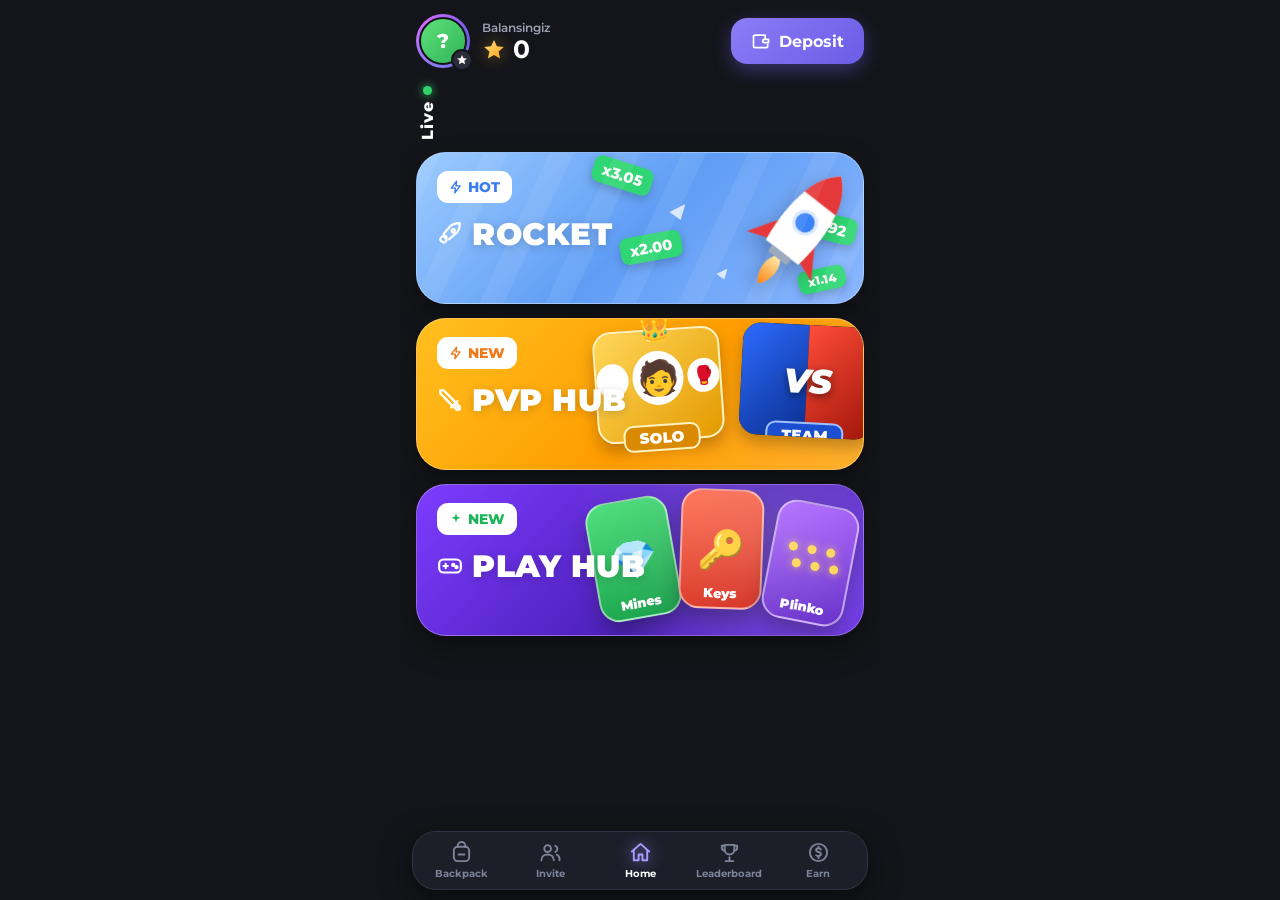
==== commit c2bdac7e: "Implement PVP duel section in index.html Added PVP duel section with betting options and details." ====
--- a/public/index.html
+++ b/public/index.html
@@ -113,18 +113,32 @@
     <!-- ============ PVP ============ -->
     <section class="view" data-view="pvp">
       <button class="back" data-go="home">← Orqaga</button>
-      <h3 class="title">⚔️ PVP Duel</h3>
+      <div class="pvarena">
+        <div class="pvwheel" id="pvWheel">
+          <div id="pvLabs"></div>
+          <div class="pvhub"><span id="pvHubTxt">⏳</span></div>
+          <div class="pvball" id="pvBall" hidden></div>
+        </div>
+      </div>
+      <div class="pvpills">
+        <div class="pill"><em class="pe top">TOP</em><span id="pvTop">—</span></div>
+        <div class="pill"><em class="pe last">OXIRGI</em><span id="pvLast">—</span></div>
+      </div>
+      <div class="pvhash">Round hash: <b id="pvHash">—</b><button id="pvCopy" aria-label="Nusxalash">⧉</button></div>
+      <div class="pvhead2"><span>O'YINCHILAR <b id="pvCnt">0</b></span><span>O'YIN <b id="pvId">#0</b></span></div>
+      <div id="pvPlayers" class="pvplayers"></div>
       <div class="panel">
-        <p class="hint" style="text-align:left;margin-top:0">Ikki o'yinchi tikadi. <b>Kim ko'p tiksa, g'alaba shansi shuncha baland.</b> G'olibni g'ildirak aniqlaydi.</p>
-        <label>O'z duelingizni yarating: stavka (⭐)</label>
-        <input type="number" id="pvBet" value="10" min="1" inputmode="numeric">
-        <button class="btn yellow" id="pvCreate">Duel yaratish</button>
+        <label>Stavka</label>
+        <div class="inrow"><input type="number" id="pvBet" value="50" min="50" inputmode="numeric"><div class="quick" data-for="pvBet"><button data-op="half">½</button><button data-op="double">2×</button><button data-op="max">Max</button></div></div>
+        <div class="pvchance" id="pvChance"></div>
+        <button class="btn yellow" id="pvGo">Stavka qo'yish</button>
+        <button class="btn ghost" id="pvCancel" hidden>Stavkamni qaytarish</button>
         <p class="hint" id="pvInfo"></p>
       </div>
-      <div class="sechead"><h4>Ochiq duellar</h4><span>Stavka yozing va qo'shiling</span></div>
-      <div id="pvOpen" class="pvlist"></div>
-      <div class="sechead"><h4>So'nggi natijalar</h4></div>
-      <div id="pvRecent" class="list"></div>
+      <details class="how"><summary>ⓘ How it works</summary>
+        <p>Har raundda <b>Epic bot</b> o'zi stavka qo'yadi. Siz stavka qo'ysangiz <b>10 soniyalik hisoblagich</b> boshlanadi, shu vaqtda boshqalar ham qo'shilishi mumkin. Hisoblagich tugagach to'p g'ildirak o'rtasidan tashlanadi va aylanib birovga tushadi. <b>Kim ko'p tiksa, g'ildirakda shuncha katta joy egallaydi</b>.</p>
+        <p>Raund hash: natija raund boshida belgilab qo'yiladi (<code>sha256(seed)</code>). Raund tugagach <code>seed</code> ochiladi va hash bilan tekshirish mumkin.</p>
+      </details>
     </section>
 
     <!-- ============ PLAY HUB ============ -->
--- a/public/style.css
+++ b/public/style.css
@@ -241,3 +241,53 @@
 #toast{position:fixed;left:50%;top:76px;transform:translate(-50%,-20px);background:#2a2d3a;padding:13px 20px;border-radius:14px;font-size:13px;font-weight:700;opacity:0;pointer-events:none;transition:.25s;z-index:60;max-width:90%;text-align:center;border:1px solid #3a3f55;box-shadow:0 10px 24px rgba(0,0,0,.4)}
 #toast.show{opacity:1;transform:translate(-50%,0)}
 #toast.err{background:#7f1d1d;border-color:#b83030}
+
+/* ===== PVP ===== */
+.pvlist{display:flex;flex-direction:column;gap:10px}
+.pvrow{background:var(--card);border:1px solid #2a2e3c;border-radius:18px;padding:12px}
+.pvhead{display:flex;align-items:center;gap:10px}
+.pvhead b{display:block;font-size:14px}
+.pvhead small{font-size:12px}
+.pva{width:40px;height:40px;border-radius:50%;display:inline-flex;align-items:center;justify-content:center;font-weight:800;font-size:17px;overflow:hidden;flex:none;border:2px solid rgba(255,255,255,.25)}
+.pva img{width:100%;height:100%;object-fit:cover}
+.pva.bot{background:linear-gradient(135deg,#6b5ce7,#2fd6a0)!important;font-size:20px}
+.botb{font-style:normal;font-size:9px;font-weight:800;background:#6b5ce7;color:#fff;padding:2px 6px;border-radius:6px;margin-left:4px;vertical-align:middle}
+.pvjoin{display:grid;grid-template-columns:90px 1fr auto;gap:8px;align-items:center;margin-top:10px}
+.pvjoin input{margin:0;padding:10px}
+.pvjoin .pvch{font-size:12px;font-weight:700;color:#ffd24a;line-height:1.3}
+.pvjoin button,.pvrow>button{background:linear-gradient(135deg,#34d36d,#12a24a);color:#04210f;font-weight:800;padding:11px 14px;border-radius:12px}
+.pvrow>button.red{background:var(--red);color:#fff;margin-top:8px}
+.pvwait{font-size:12px;color:var(--mute);margin-top:8px}
+/* g'ildirak */
+.whwrap{position:relative;width:250px;height:250px;margin:22px auto 14px}
+.whptr{position:absolute;left:50%;top:-14px;transform:translateX(-50%);width:0;height:0;border-left:13px solid transparent;border-right:13px solid transparent;border-top:24px solid #ffd24a;filter:drop-shadow(0 3px 4px rgba(0,0,0,.5));z-index:3}
+.wheel{position:absolute;inset:0;border-radius:50%;border:5px solid #fff;box-shadow:0 0 0 4px #2b2e3a,0 12px 30px rgba(0,0,0,.5)}
+.wlab{position:absolute;left:50%;top:50%;width:0;height:0}
+.wlab .wl{position:absolute;left:0;top:0;transform:translate(-50%,-50%) translateY(-78px) rotate(calc(var(--ang) * -1));text-align:center;display:flex;flex-direction:column;align-items:center;gap:2px}
+.wlab .wl small{color:#fff;font-weight:800;font-size:13px;text-shadow:0 1px 3px rgba(0,0,0,.6)}
+.whhub{position:absolute;left:50%;top:50%;transform:translate(-50%,-50%);width:58px;height:58px;border-radius:50%;background:#1d1f27;border:4px solid #fff;display:flex;align-items:center;justify-content:center;font-weight:900;font-size:15px;z-index:2}
+.whinfo{display:flex;justify-content:space-between;gap:8px;font-size:12px;font-weight:800;margin-bottom:8px}
+.whres{text-align:center;font-weight:800;font-size:15px;min-height:46px;display:flex;align-items:center;justify-content:center;background:var(--card2);border-radius:14px;padding:8px}
+
+/* ===== UPGRADE ===== */
+.upcard{position:relative;border-radius:28px;min-height:150px;padding:18px 20px;margin-bottom:14px;overflow:hidden;cursor:pointer;background:linear-gradient(135deg,#8bf073,#55c840);border:1px solid rgba(255,255,255,.35);box-shadow:0 12px 28px rgba(0,0,0,.35)}
+.upcard h2{margin:14px 0 2px;font-size:32px;font-weight:900;color:#fff;text-shadow:0 2px 8px rgba(0,0,0,.15)}
+.upcard p{margin:0;color:rgba(255,255,255,.7);font-weight:700;font-size:15px}
+.upcard .tag.hot{color:#e0743a}
+.upart{position:absolute;right:16px;top:8px;width:50%;display:flex;flex-direction:column;align-items:center}
+.upwheel{position:relative;width:150px;height:150px;border-radius:50%}
+.upwheel.mini{width:118px;height:118px}
+.upring{position:absolute;inset:0;border-radius:50%;background:conic-gradient(#fff 0 calc(var(--p) * 1%),rgba(255,255,255,.28) 0);-webkit-mask:radial-gradient(farthest-side,transparent 68%,#000 70%);mask:radial-gradient(farthest-side,transparent 68%,#000 70%)}
+.upgift{position:absolute;inset:0;display:flex;align-items:center;justify-content:center;font-size:54px}
+.upwheel.mini .upgift{font-size:42px}
+.upgift .gimg{width:62%;height:62%;font-size:54px}
+.uparrowwrap{position:absolute;inset:0;display:block;transform-origin:50% 50%}
+.uparrow{position:absolute;left:50%;top:-4px;transform:translateX(-50%);width:0;height:0;border-left:11px solid transparent;border-right:11px solid transparent;border-top:20px solid #ff9a2e;filter:drop-shadow(0 2px 3px rgba(0,0,0,.4))}
+.uppct{color:#3f9d4a;background:#fff;border-radius:8px;padding:1px 9px;font-size:20px;font-weight:900;transform:rotate(-4deg);margin-top:4px}
+.uprow{display:flex;flex-direction:column;align-items:center;margin:10px 0 6px;background:linear-gradient(135deg,#8bf073,#55c840);border-radius:26px;padding:22px 0 14px}
+.uprow .upwheel{width:190px;height:190px}
+.uprow .upgift{font-size:70px}
+.uppctlabel{margin-top:8px;background:#fff;color:#3f9d4a;font-weight:900;font-size:24px;padding:2px 14px;border-radius:10px;transform:rotate(-3deg)}
+.mk{cursor:pointer;transition:transform .15s,box-shadow .2s}
+.mk.sel{box-shadow:0 0 0 2px #55c840,0 6px 18px rgba(85,200,64,.35);transform:translateY(-2px)}
+.mk.dim{opacity:.35;cursor:not-allowed}
